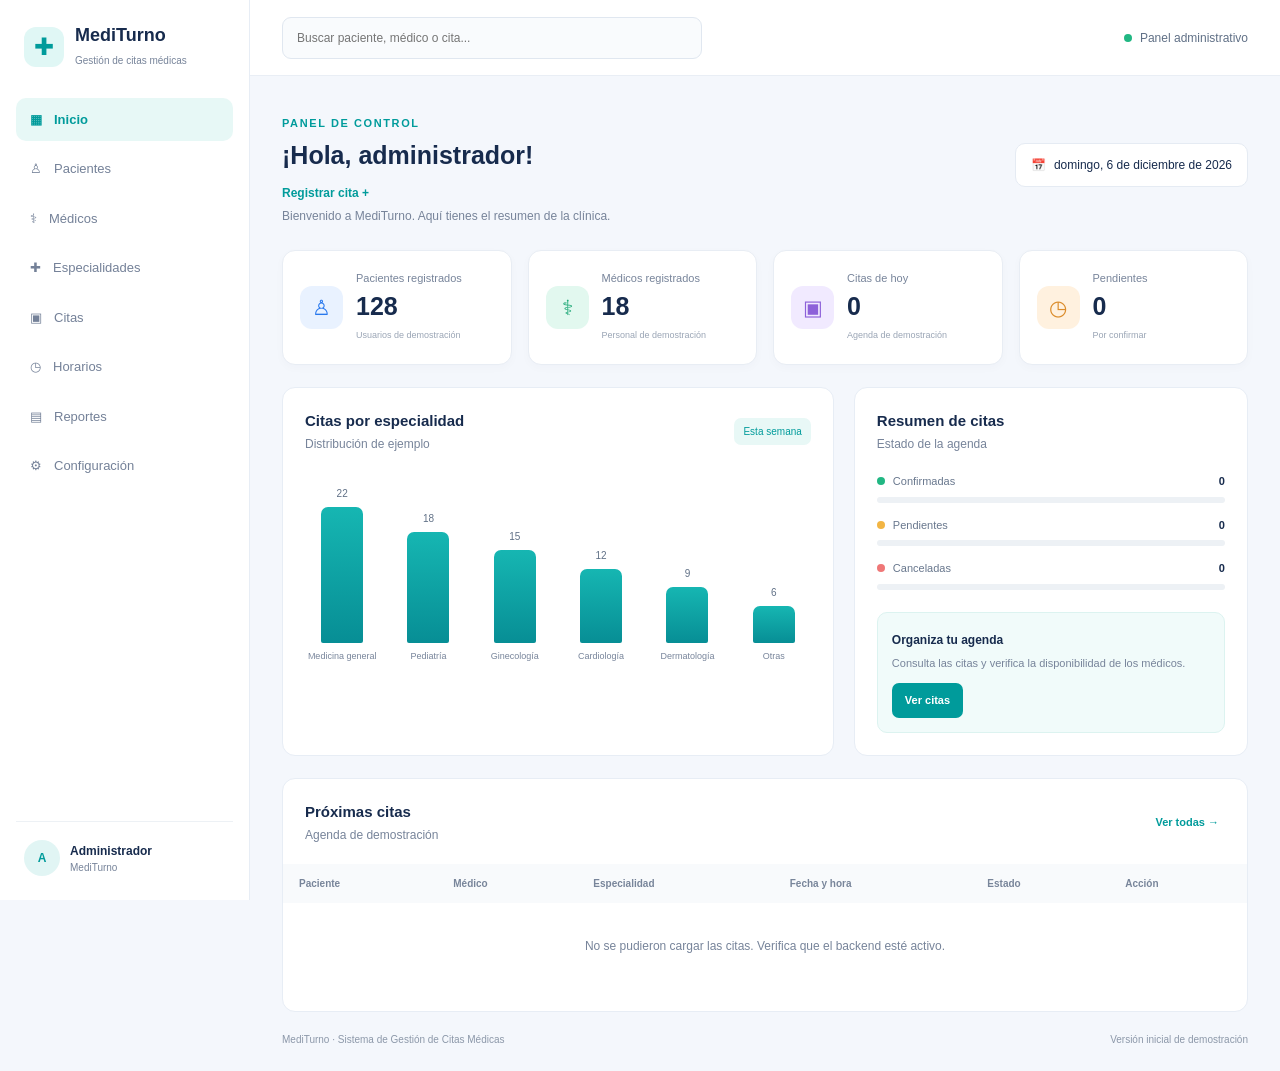
==== dashboard.html @ 541e4bdd "Primer commit" ====
<!DOCTYPE html>
<html lang="es">
<head>
    <meta charset="UTF-8">
    <meta name="viewport" content="width=device-width, initial-scale=1.0">
    <title>MediTurno | Dashboard</title>
    <link rel="stylesheet" href="styles.css">
</head>
<body>
    <aside class="sidebar">
        <div class="brand">
            <div class="brand-icon">✚</div>
            <div>
                <h2>MediTurno</h2>
                <small>Gestión de citas médicas</small>
            </div>
        </div>

        <nav class="menu">
            <button class="menu-item active" data-page="Inicio">▦ <span>Inicio</span></button>
            <button class="menu-item" data-page="Pacientes">♙ <span>Pacientes</span></button>
            <button class="menu-item" data-page="Médicos">⚕ <span>Médicos</span></button>
            <button class="menu-item" data-page="Especialidades">✚ <span>Especialidades</span></button>
            <button class="menu-item" data-page="Citas">▣ <span>Citas</span></button>
            <button class="menu-item" data-page="Horarios">◷ <span>Horarios</span></button>
            <button class="menu-item" data-page="Reportes">▤ <span>Reportes</span></button>
            <button class="menu-item" data-page="Configuración">⚙ <span>Configuración</span></button>
        </nav>

        <div class="sidebar-footer">
            <div class="avatar">A</div>
            <div>
                <strong>Administrador</strong>
                <small>MediTurno</small>
            </div>
        </div>
    </aside>

    <main class="main">
        <header class="topbar">
            <button id="menu-toggle" class="mobile-menu" aria-label="Abrir menú">☰</button>
            <input id="search" class="search"
                   type="search" placeholder="Buscar paciente, médico o cita...">
            <div class="admin-badge">
                <span class="status-dot"></span>
                Panel administrativo
            </div>
        </header>

        <section class="content">
            <div class="welcome">
                <div>
                    <p class="eyebrow">PANEL DE CONTROL</p>
                    <h1 id="page-title">¡Hola, administrador!</h1>
                    <a href="registrar-cita.html">Registrar cita +</a>
                    <p class="muted">Bienvenido a MediTurno. Aquí tienes el resumen de la clínica.</p>
                </div>
                <div class="date-box">
                    <span>📅</span>
                    <span id="current-date"></span>
                </div>
            </div>

            <div id="notice" class="notice" hidden></div>

            <section class="stats">
                <article class="stat-card blue">
                    <div class="stat-icon">♙</div>
                    <div>
                        <p>Pacientes registrados</p>
                        <h2 id="total-patients">128</h2>
                        <small>Usuarios de demostración</small>
                    </div>
                </article>

                <article class="stat-card green">
                    <div class="stat-icon">⚕</div>
                    <div>
                        <p>Médicos registrados</p>
                        <h2 id="total-doctors">18</h2>
                        <small>Personal de demostración</small>
                    </div>
                </article>

                <article class="stat-card purple">
                    <div class="stat-icon">▣</div>
                    <div>
                        <p>Citas de hoy</p>
                        <h2 id="total-appointments">24</h2>
                        <small>Agenda de demostración</small>
                    </div>
                </article>

                <article class="stat-card orange">
                    <div class="stat-icon">◷</div>
                    <div>
                        <p>Pendientes</p>
                        <h2 id="total-pending">5</h2>
                        <small>Por confirmar</small>
                    </div>
                </article>
            </section>

            <section class="dashboard-grid">
                <article class="panel chart-panel">
                    <div class="panel-heading">
                        <div>
                            <h3>Citas por especialidad</h3>
                            <p class="muted">Distribución de ejemplo</p>
                        </div>
                        <span class="tag">Esta semana</span>
                    </div>

                    <div id="chart" class="chart"></div>
                </article>

                <article class="panel">
                    <div class="panel-heading">
                        <div>
                            <h3>Resumen de citas</h3>
                            <p class="muted">Estado de la agenda</p>
                        </div>
                    </div>

                    <div class="summary-row">
                        <span class="summary-dot confirmed"></span>
                        <span>Confirmadas</span>
                        <strong id="confirmed-count">15</strong>
                    </div>
                    <div class="progress"><span style="width:62.5%"></span></div>

                    <div class="summary-row">
                        <span class="summary-dot pending"></span>
                        <span>Pendientes</span>
                        <strong id="pending-count">5</strong>
                    </div>
                    <div class="progress"><span class="yellow-bar" style="width:20.83%"></span></div>

                    <div class="summary-row">
                        <span class="summary-dot cancelled"></span>
                        <span>Canceladas</span>
                        <strong id="cancelled-count">4</strong>
                    </div>
                    <div class="progress"><span class="red-bar" style="width:16.67%"></span></div>

                    <div class="info-box">
                        <strong>Organiza tu agenda</strong>
                        <p>Consulta las citas y verifica la disponibilidad de los médicos.</p>
                        <button class="primary-button" data-page="Citas">Ver citas</button>
                    </div>
                </article>
            </section>

            <section class="panel appointments-panel">
                <div class="panel-heading">
                    <div>
                        <h3>Próximas citas</h3>
                        <p class="muted">Agenda de demostración</p>
                    </div>
                    <button class="text-button" data-page="Citas">Ver todas →</button>
                </div>

                <div class="table-wrap">
                    <table>
                        <thead>
                            <tr>
                                <th>Paciente</th>
                                <th>Médico</th>
                                <th>Especialidad</th>
                                <th>Fecha y hora</th>
                                <th>Estado</th>
                                <th>Acción</th>
                            </tr>
                        </thead>
                        <tbody id="appointments-body"></tbody>
                    </table>
                </div>
                <p id="empty-message" class="empty-message" hidden>No se encontraron citas.</p>
            </section>

            <footer>
                MediTurno · Sistema de Gestión de Citas Médicas
                <span>Versión inicial de demostración</span>
            </footer>
        </section>
    </main>

    <script src="app.js"></script>
</body>
</html>
---- styles.css ----
/* MediTurno - estilos compartidos. Paleta: turquesa, blanco y azul marino */
:root {
    --primary: #009b9b;
    --primary-dark: #087f83;
    --navy: #172b4d;
    --muted: #77849a;
    --border: #d9eeee;
    --bg: #f4f7fc;
    --white: #fff;
    --green: #21b783;
    --shadow: 0 12px 32px rgba(23, 43, 77, .08)
}

* {
    box-sizing: border-box
}

html {
    scroll-behavior: smooth
}

body {
    margin: 0;
    font-family: Inter, "Segoe UI", Arial, sans-serif;
    color: var(--navy);
    background: var(--bg);
    line-height: 1.5
}

a {
    color: inherit;
    text-decoration: none
}

button,
input,
select {
    font: inherit
}

button,
a {
    -webkit-tap-highlight-color: transparent
}

.button {
    display: inline-flex;
    align-items: center;
    justify-content: center;
    gap: 10px;
    border-radius: 10px;
    padding: 13px 20px;
    font-weight: 700;
    font-size: 14px;
    transition: .2s ease
}

.button-primary {
    background: var(--primary);
    color: #fff;
    box-shadow: 0 7px 18px rgba(0, 155, 155, .18)
}

.button-primary:hover {
    background: var(--primary-dark);
    transform: translateY(-1px)
}

.button-outline {
    border: 1px solid var(--primary);
    color: var(--primary);
    background: #fff
}

.button-light {
    background: #fff;
    border: 1px solid var(--border);
    color: var(--navy)
}

.button-white {
    background: #fff;
    color: var(--primary-dark)
}

.eyebrow {
    display: inline-block;
    color: var(--primary);
    font-size: 11px;
    font-weight: 800;
    letter-spacing: 1.6px;
    margin-bottom: 12px
}

/* Página pública */
.public-page {
    background: #fff
}


.public-header {
    position: sticky;
    top: 0;
    z-index: 1000;

    height: 82px;
    display: flex;
    align-items: center;
    justify-content: space-between;
    gap: 24px;
    padding: 0 clamp(22px, 6vw, 92px);

    border-bottom: 1px solid #edf3f5;
    background: #fff;
    box-shadow: 0 4px 15px rgba(23, 43, 77, 0.05);
}


.public-brand {
    display: inline-flex;
    align-items: center;
    gap: 10px;
    font-weight: 800;
    font-size: 22px;
    color: var(--navy);
    white-space: nowrap
}

.public-brand-icon {
    display: grid;
    place-items: center;
    width: 37px;
    height: 37px;
    border-radius: 11px;
    background: #e2f7f5;
    color: var(--primary);
    font-size: 23px
}

.public-nav {
    display: flex;
    align-items: center;
    gap: 30px;
    color: #68778d;
    font-size: 13px;
    font-weight: 600
}

.public-nav a:hover,
.public-nav a.active {
    color: var(--primary)
}

.hero {
    min-height: 500px;
    display: grid;
    grid-template-columns: 1.05fr .95fr;
    align-items: center;
    gap: 30px;
    padding: 66px clamp(22px, 8vw, 120px) 70px;
    background: linear-gradient(120deg, #f7fcfc 0%, #fff 65%)
}

.hero-copy {
    max-width: 610px
}

.hero h1 {
    font-size: clamp(36px, 4.2vw, 57px);
    line-height: 1.12;
    letter-spacing: -1.7px;
    margin: 0 0 22px;
    color: var(--navy)
}

.hero h1 span {
    color: var(--primary)
}

.hero-copy>p {
    max-width: 520px;
    color: #697991;
    font-size: 16px;
    line-height: 1.8;
    margin: 0 0 27px
}

.hero-actions {
    display: flex;
    gap: 12px;
    flex-wrap: wrap
}

.hero-note {
    display: flex;
    align-items: center;
    gap: 9px;
    margin-top: 25px;
    color: #6e7e91;
    font-size: 12px
}

.note-check {
    display: grid;
    place-items: center;
    width: 21px;
    height: 21px;
    border-radius: 50%;
    background: #dff7ed;
    color: #14966c;
    font-weight: 800
}

.hero-visual {
    min-height: 350px;
    position: relative;
    display: grid;
    place-items: center;
    overflow: hidden
}

.visual-orbit {
    position: absolute;
    border: 1px solid #d6efec;
    border-radius: 50%;
    width: 330px;
    height: 330px
}

.orbit-two {
    width: 420px;
    height: 420px;
    border-color: #edf7f6
}

.medical-card {
    position: relative;
    z-index: 1;
    width: 265px;
    height: 310px;
    border-radius: 26px;
    background: linear-gradient(155deg, #e6f9f7, #f5fcfc);
    border: 1px solid #d4efec;
    box-shadow: 0 20px 55px rgba(16, 130, 130, .13);
    padding: 20px;
    display: flex;
    flex-direction: column;
    justify-content: space-between
}

.medical-card-top {
    display: flex;
    align-items: center;
    gap: 8px;
    font-size: 11px;
    font-weight: 700;
    color: #55717c
}

.medical-symbol {
    display: grid;
    place-items: center;
    width: 30px;
    height: 30px;
    background: var(--primary);
    color: #fff;
    border-radius: 9px;
    font-size: 18px
}

.online-dot {
    margin-left: auto;
    width: 8px;
    height: 8px;
    background: #27bf8b;
    border-radius: 50%
}

.medical-cross {
    align-self: center;
    display: grid;
    place-items: center;
    width: 132px;
    height: 132px;
    border-radius: 38px;
    background: var(--primary);
    color: #fff;
    font-size: 83px;
    box-shadow: 0 12px 30px rgba(0, 155, 155, .22)
}

.medical-card-bottom {
    display: flex;
    flex-direction: column;
    gap: 4px
}

.medical-card-bottom strong {
    font-size: 15px
}

.medical-card-bottom span {
    font-size: 11px;
    color: #6c8290
}

.floating-chip {
    position: absolute;
    z-index: 2;
    display: flex;
    align-items: center;
    gap: 10px;
    background: #fff;
    border: 1px solid #e7f0f1;
    border-radius: 14px;
    padding: 12px 15px;
    box-shadow: var(--shadow)
}

.floating-chip>span {
    display: grid;
    place-items: center;
    width: 36px;
    height: 36px;
    border-radius: 10px;
    background: #e2f7f5;
    color: var(--primary);
    font-size: 20px
}

.floating-chip div {
    display: flex;
    flex-direction: column
}

.floating-chip strong {
    font-size: 11px
}

.floating-chip small {
    font-size: 10px;
    color: var(--muted)
}

.chip-calendar {
    top: 42px;
    left: 0
}

.chip-check {
    right: 0;
    bottom: 35px
}

.trust-strip {
    display: grid;
    grid-template-columns: repeat(3, 1fr);
    gap: 24px;
    padding: 26px clamp(22px, 8vw, 120px);
    border-top: 1px solid #eaf3f3;
    border-bottom: 1px solid #eaf3f3;
    background: #fff
}

.trust-strip>div {
    display: flex;
    align-items: center;
    gap: 13px
}

.trust-icon {
    display: grid;
    place-items: center;
    width: 42px;
    height: 42px;
    border-radius: 13px;
    background: #e5f8f6;
    color: var(--primary);
    font-size: 21px
}

.trust-strip strong,
.trust-strip small {
    display: block
}

.trust-strip strong {
    font-size: 13px
}

.trust-strip small {
    font-size: 11px;
    color: var(--muted);
    margin-top: 3px
}

.section {
    padding: 76px clamp(22px, 8vw, 120px)
}

.section-heading {
    text-align: center;
    max-width: 650px;
    margin: 0 auto 35px
}

.section-heading h2,
.booking-banner h2 {
    font-size: clamp(27px, 3vw, 36px);
    letter-spacing: -.7px;
    line-height: 1.2;
    margin: 0 0 13px
}

.section-heading p,
.booking-banner p {
    color: var(--muted);
    font-size: 14px;
    margin: 0
}

.specialty-grid {
    display: grid;
    grid-template-columns: repeat(4, 1fr);
    gap: 18px
}

.specialty-card {
    padding: 25px 22px;
    border: 1px solid #e5eeee;
    border-radius: 16px;
    background: #fff;
    transition: .2s
}

.specialty-card:hover {
    border-color: #9bdbd7;
    transform: translateY(-3px);
    box-shadow: var(--shadow)
}

.specialty-icon {
    display: grid;
    place-items: center;
    width: 48px;
    height: 48px;
    border-radius: 14px;
    background: #e2f7f5;
    color: var(--primary);
    font-size: 24px
}

.specialty-card h3 {
    font-size: 15px;
    margin: 18px 0 8px
}

.specialty-card p {
    font-size: 12px;
    line-height: 1.7;
    color: var(--muted);
    margin: 0
}

.section-cta {
    text-align: center;
    margin-top: 32px
}

.booking-banner {
    margin: 0 clamp(22px, 8vw, 120px) 70px;
    padding: 37px 42px;
    border-radius: 20px;
    background: linear-gradient(110deg, #087f83, #009b9b);
    display: flex;
    align-items: center;
    justify-content: space-between;
    gap: 25px;
    color: #fff
}

.booking-banner .eyebrow {
    color: #c5fffa
}

.booking-banner h2 {
    max-width: 580px;
    font-size: 29px
}

.booking-banner p {
    color: #d8f5f2;
    max-width: 600px
}

.public-footer {
    padding: 30px clamp(22px, 6vw, 92px);
    display: flex;
    align-items: center;
    gap: 22px;
    flex-wrap: wrap;
    border-top: 1px solid #eaf3f3;
    color: var(--muted);
    font-size: 11px
}

.footer-brand {
    font-size: 18px
}

.footer-brand .public-brand-icon {
    width: 31px;
    height: 31px;
    font-size: 18px
}

.public-footer p {
    margin: 0
}

.admin-link {
    margin-left: auto;
    color: var(--primary);
    font-weight: 700
}

.public-footer>small {
    width: 100%;
    border-top: 1px solid #eef3f4;
    padding-top: 15px
}

/* Formulario de reserva */
.registro-page {
    min-height: 100vh;
    background: #f7fbfb
}

.registro-header {
    height: 82px;
    background: #fff;
    border-bottom: 1px solid var(--border);
    display: flex;
    align-items: center;
    justify-content: space-between;
    padding: 0 clamp(20px, 6vw, 90px);
    gap: 20px
}

.registro-brand {
    display: flex;
    align-items: center;
    gap: 10px;
    font-size: 22px;
    font-weight: 800;
    color: var(--navy)
}

.registro-brand-icon {
    display: grid;
    place-items: center;
    width: 37px;
    height: 37px;
    background: #e2f7f5;
    border-radius: 11px;
    color: var(--primary);
    font-size: 23px
}

.registro-nav {
    display: flex;
    gap: 27px;
    align-items: center;
    font-size: 13px;
    color: #66758b;
    font-weight: 600
}

.registro-nav a:hover,
.registro-nav .nav-active {
    color: var(--primary)
}

.registro-container {
    max-width: 1080px;
    margin: 45px auto;
    padding: 0 22px 55px;
    display: grid;
    grid-template-columns: 1fr .75fr;
    gap: 35px;
    align-items: stretch
}

.registro-form-section {
    background: #fff;
    padding: clamp(25px, 4vw, 45px);
    border: 1px solid var(--border);
    border-radius: 20px;
    box-shadow: var(--shadow)
}

.registro-form-section h1 {
    font-size: 29px;
    line-height: 1.2;
    margin: 0 0 10px;
    color: var(--navy)
}

.registro-description {
    color: var(--muted);
    font-size: 14px;
    margin: 0 0 28px
}

.registro-form {
    display: flex;
    flex-direction: column;
    gap: 17px
}

.form-field {
    display: flex;
    flex-direction: column;
    gap: 7px
}

.form-field label {
    font-size: 12px;
    font-weight: 700;
    color: #354762
}

.form-field input,
.form-field select {
    width: 100%;
    padding: 13px 14px;
    border: 1px solid #d9e5e9;
    border-radius: 9px;
    background: #fff;
    color: var(--navy);
    outline: none;
    font-size: 13px;
    transition: .2s
}

.form-field input:focus,
.form-field select:focus {
    border-color: var(--primary);
    box-shadow: 0 0 0 3px rgba(0, 155, 155, .1)
}

.form-field input::placeholder {
    color: #a0aaba
}

.form-actions {
    display: flex;
    align-items: center;
    gap: 17px;
    flex-wrap: wrap;
    margin-top: 7px
}

.registro-button {
    border: 0;
    border-radius: 9px;
    background: var(--primary);
    color: #fff;
    padding: 13px 22px;
    font-size: 13px;
    font-weight: 700;
    cursor: pointer
}

.registro-button:hover {
    background: var(--primary-dark)
}

.registro-back {
    font-size: 12px;
    color: var(--primary);
    font-weight: 700
}

.registro-message {
    padding: 12px 14px;
    border-radius: 9px;
    background: #e8f8f2;
    color: #137957;
    font-size: 13px
}

.registro-message.error {
    background: #fff0ef;
    color: #b83b36
}

.registro-image-section {
    min-height: 480px;
    border-radius: 20px;
    background: linear-gradient(145deg, #e0f8f5, #f5fbfb);
    border: 1px solid #d7efec;
    display: grid;
    place-items: center;
    overflow: hidden;
    position: relative
}

.registro-image-section:before,
.registro-image-section:after {
    content: "";
    position: absolute;
    width: 320px;
    height: 320px;
    border: 1px solid #b9e7e2;
    border-radius: 50%
}

.registro-image-section:after {
    width: 240px;
    height: 240px
}

.registro-logo {
    z-index: 1;
    display: grid;
    place-items: center;
    width: 190px;
    height: 190px;
    border-radius: 48px;
    background: #fff;
    box-shadow: 0 18px 45px rgba(0, 130, 130, .13)
}

.registro-logo-image {
    max-width: 75%;
    max-height: 75%;
    object-fit: contain
}

.registro-image-section:has(img[src=""]) {
    display: none
}

/* Panel administrativo */
.sidebar {
    position: fixed;
    inset: 0 auto 0 0;
    width: 250px;
    background: #fff;
    border-right: 1px solid #e7edf5;
    display: flex;
    flex-direction: column;
    padding: 24px 16px;
    z-index: 10
}

.brand {
    display: flex;
    align-items: center;
    gap: 11px;
    padding: 0 8px 27px
}

.brand-icon {
    display: grid;
    place-items: center;
    width: 40px;
    height: 40px;
    border-radius: 12px;
    background: #e0f7f5;
    color: var(--primary);
    font-size: 24px
}

.brand h2 {
    font-size: 18px;
    margin: 0;
    line-height: 1.25
}

.brand small,
.sidebar-footer small {
    font-size: 10px;
    color: var(--muted)
}

.menu {
    display: flex;
    flex-direction: column;
    gap: 6px
}

.menu-item {
    border: 0;
    background: transparent;
    color: #748198;
    text-align: left;
    display: flex;
    align-items: center;
    gap: 12px;
    padding: 12px 14px;
    border-radius: 10px;
    font-size: 13px;
    cursor: pointer
}

.menu-item.active,
.menu-item:hover {
    background: #e7f8f6;
    color: var(--primary);
    font-weight: 700
}

.sidebar-footer {
    display: flex;
    align-items: center;
    gap: 10px;
    margin-top: auto;
    padding: 18px 8px 0;
    border-top: 1px solid #edf1f5;
    font-size: 12px
}

.sidebar-footer small {
    display: block
}

.avatar {
    display: grid;
    place-items: center;
    width: 36px;
    height: 36px;
    border-radius: 50%;
    background: #e1f5f4;
    color: var(--primary);
    font-weight: 800
}

.main {
    margin-left: 250px;
    min-height: 100vh
}

.topbar {
    height: 76px;
    background: #fff;
    border-bottom: 1px solid #e9eef5;
    display: flex;
    align-items: center;
    justify-content: space-between;
    padding: 0 32px;
    gap: 20px
}

.search {
    width: min(420px, 60%);
    border: 1px solid #e0e7f0;
    border-radius: 9px;
    padding: 11px 14px;
    background: #f9fbfd;
    outline: none;
    font-size: 12px
}

.search:focus {
    border-color: var(--primary)
}

.admin-badge {
    font-size: 12px;
    color: #607086;
    display: flex;
    align-items: center;
    gap: 8px
}

.status-dot {
    width: 8px;
    height: 8px;
    background: var(--green);
    border-radius: 50%
}

.mobile-menu {
    display: none;
    border: 0;
    background: none;
    font-size: 22px
}

.content {
    padding: 28px 32px 20px;
    max-width: 1600px;
    margin: auto
}

.welcome {
    display: flex;
    align-items: center;
    justify-content: space-between;
    gap: 20px;
    margin-bottom: 25px
}

.welcome h1 {
    font-size: 25px;
    margin: 0 0 5px
}

.welcome .eyebrow {
    margin-bottom: 5px
}

.welcome .muted {
    margin: 0
}

.welcome a {
    display: inline-block;
    color: var(--primary);
    font-size: 12px;
    font-weight: 700;
    margin: 5px 0
}

.muted {
    font-size: 12px;
    color: var(--muted)
}

.date-box {
    background: #fff;
    border: 1px solid #e5ebf3;
    border-radius: 10px;
    padding: 12px 15px;
    display: flex;
    gap: 8px;
    align-items: center;
    font-size: 12px;
    white-space: nowrap
}

.stats {
    display: grid;
    grid-template-columns: repeat(4, minmax(0, 1fr));
    gap: 16px;
    margin-bottom: 22px
}

.stat-card {
    display: flex;
    gap: 13px;
    align-items: center;
    background: #fff;
    border: 1px solid #e8edf4;
    border-radius: 13px;
    padding: 19px 17px;
    box-shadow: 0 3px 10px rgba(23, 43, 77, .025)
}

.stat-icon {
    width: 43px;
    height: 43px;
    display: grid;
    place-items: center;
    border-radius: 12px;
    font-size: 21px
}

.stat-card.blue .stat-icon {
    background: #e9f2ff;
    color: #2878ed
}

.stat-card.green .stat-icon {
    background: #e2f8ef;
    color: #21a978
}

.stat-card.purple .stat-icon {
    background: #f1eaff;
    color: #8d61d9
}

.stat-card.orange .stat-icon {
    background: #fff1df;
    color: #db8c2b
}

.stat-card p {
    font-size: 11px;
    color: var(--muted);
    margin: 0 0 4px
}

.stat-card h2 {
    font-size: 25px;
    margin: 0;
    line-height: 1.2
}

.stat-card small {
    font-size: 9px;
    color: #9aa5b5
}

.dashboard-grid {
    display: grid;
    grid-template-columns: 1.4fr 1fr;
    gap: 20px;
    margin-bottom: 22px
}

.panel {
    background: #fff;
    border: 1px solid #e7edf5;
    border-radius: 13px;
    padding: 22px;
    min-width: 0
}

.panel-heading {
    display: flex;
    align-items: center;
    justify-content: space-between;
    gap: 15px;
    margin-bottom: 20px
}

.panel-heading h3 {
    font-size: 15px;
    margin: 0 0 3px
}

.panel-heading .muted {
    margin: 0
}

.tag {
    background: #e8f8f6;
    color: var(--primary);
    font-size: 10px;
    padding: 6px 9px;
    border-radius: 7px
}

.chart {
    height: 190px;
    display: flex;
    align-items: flex-end;
    justify-content: space-around;
    gap: 12px;
    padding: 12px 0 0
}

.bar-group {
    height: 100%;
    flex: 1;
    display: flex;
    flex-direction: column;
    align-items: center;
    justify-content: flex-end;
    gap: 7px;
    min-width: 0
}

.bar {
    width: min(42px, 70%);
    min-height: 8px;
    background: linear-gradient(180deg, #16b6b2, #078e95);
    border-radius: 7px 7px 2px 2px;
    position: relative
}

.bar-value {
    position: absolute;
    top: -21px;
    left: 50%;
    transform: translateX(-50%);
    font-size: 10px;
    color: #607086
}

.bar-label {
    font-size: 9px;
    color: #77849a;
    text-align: center;
    overflow-wrap: anywhere
}

.summary-row {
    display: flex;
    align-items: center;
    gap: 8px;
    font-size: 11px;
    color: #68778d;
    margin: 14px 0 7px
}

.summary-row strong {
    margin-left: auto;
    color: var(--navy)
}

.summary-dot {
    width: 8px;
    height: 8px;
    border-radius: 50%
}

.confirmed {
    background: #21b783
}

.pending {
    background: #f2b544
}

.cancelled {
    background: #ef7777
}

.progress {
    height: 6px;
    border-radius: 9px;
    background: #edf1f5;
    overflow: hidden
}

.progress span {
    display: block;
    height: 100%;
    background: #21b783;
    border-radius: 9px
}

.progress .yellow-bar {
    background: #f2b544
}

.progress .red-bar {
    background: #ef7777
}

.info-box {
    background: #f1fbfa;
    border: 1px solid #dcf3f0;
    border-radius: 10px;
    padding: 14px;
    margin-top: 22px
}

.info-box strong {
    font-size: 12px
}

.info-box p {
    font-size: 11px;
    color: var(--muted);
    margin: 4px 0 12px
}

.primary-button {
    border: 0;
    background: var(--primary);
    color: #fff;
    border-radius: 7px;
    padding: 9px 13px;
    font-size: 11px;
    font-weight: 700;
    cursor: pointer
}

.appointments-panel {
    padding: 22px 0
}

.appointments-panel>.panel-heading {
    padding: 0 22px
}

.text-button {
    border: 0;
    background: none;
    color: var(--primary);
    font-size: 11px;
    font-weight: 700;
    cursor: pointer
}

.table-wrap {
    width: 100%;
    overflow-x: auto
}

table {
    width: 100%;
    border-collapse: collapse;
    white-space: nowrap
}

thead {
    background: #f8fafc
}

th {
    font-size: 10px;
    color: #78859a;
    text-align: left;
    font-weight: 700;
    padding: 12px 16px
}

td {
    font-size: 11px;
    padding: 14px 16px;
    border-bottom: 1px solid #edf1f5;
    color: #65738a
}

tbody tr:last-child td {
    border-bottom: 0
}

.patient-name {
    font-weight: 700;
    color: var(--navy)
}

.status {
    display: inline-block;
    border-radius: 20px;
    padding: 5px 9px;
    font-size: 9px;
    font-weight: 700
}

.status-confirmada {
    background: #e1f8ee;
    color: #168b61
}

.status-pendiente {
    background: #fff4dc;
    color: #b78018
}

.status-cancelada {
    background: #ffe8e8;
    color: #c94d4d
}

.action-button {
    border: 1px solid #f1d6d6;
    background: #fff;
    color: #c65a5a;
    border-radius: 6px;
    padding: 5px 8px;
    font-size: 10px;
    cursor: pointer
}

.action-button:disabled {
    color: #8994a4;
    background: #f6f7f9;
    border-color: #e7ebef;
    cursor: default
}

.empty-message {
    text-align: center;
    padding: 22px;
    color: var(--muted);
    font-size: 12px
}

.notice {
    background: #fff5df;
    border: 1px solid #f4e2b5;
    color: #8b681c;
    border-radius: 9px;
    padding: 12px 15px;
    margin-bottom: 18px;
    font-size: 12px
}

.content footer {
    display: flex;
    justify-content: space-between;
    gap: 15px;
    color: #8c98a9;
    font-size: 10px;
    padding: 20px 0 4px
}

@media(max-width:1050px) {
    .public-nav {
        gap: 16px
    }

    .hero {
        padding-left: 5vw;
        padding-right: 5vw
    }

    .specialty-grid {
        grid-template-columns: repeat(2, 1fr)
    }

    .stats {
        grid-template-columns: repeat(2, minmax(0, 1fr))
    }

    .registro-container {
        grid-template-columns: 1fr .7fr
    }

    .content {
        padding: 25px 20px
    }

    .topbar {
        padding: 0 20px
    }
}

@media(max-width:760px) {
    .public-header {
        height: auto;
        min-height: 72px;
        flex-wrap: wrap;
        padding-top: 15px;
        padding-bottom: 15px
    }

    .public-nav {
        order: 3;
        width: 100%;
        justify-content: space-between;
        gap: 10px;
        font-size: 12px
    }

    .header-action {
        font-size: 12px;
        padding: 10px 12px
    }

    .hero {
        grid-template-columns: 1fr;
        padding-top: 50px;
        padding-bottom: 40px
    }

    .hero-visual {
        min-height: 320px
    }

    .trust-strip {
        grid-template-columns: 1fr;
        gap: 18px
    }

    .section {
        padding-top: 55px;
        padding-bottom: 55px
    }

    .booking-banner {
        margin: 0 20px 45px;
        padding: 28px;
        align-items: flex-start;
        flex-direction: column
    }

    .public-footer {
        gap: 12px
    }

    .admin-link {
        margin-left: 0
    }

    .registro-header {
        height: auto;
        min-height: 75px;
        flex-wrap: wrap;
        padding-top: 14px;
        padding-bottom: 14px
    }

    .registro-nav {
        order: 3;
        width: 100%;
        justify-content: space-between;
        gap: 10px;
        font-size: 11px
    }

    .registro-container {
        grid-template-columns: 1fr;
        margin-top: 24px
    }

    .registro-image-section {
        min-height: 240px;
        grid-row: 1
    }

    .registro-form-section h1 {
        font-size: 25px
    }

    .sidebar {
        transform: translateX(-100%);
        transition: transform .2s ease;
        box-shadow: none
    }

    .sidebar.open {
        transform: translateX(0);
        box-shadow: 10px 0 30px rgba(23, 43, 77, .12)
    }

    .main {
        margin-left: 0
    }

    .mobile-menu {
        display: block
    }

    .topbar {
        justify-content: flex-start
    }

    .search {
        flex: 1;
        width: auto
    }

    .admin-badge {
        display: none
    }

    .welcome {
        align-items: flex-start;
        flex-direction: column
    }

    .date-box {
        white-space: normal
    }

    .dashboard-grid {
        grid-template-columns: 1fr
    }

    .stats {
        gap: 10px
    }

    .stat-card {
        padding: 13px 10px;
        gap: 9px
    }

    .stat-icon {
        width: 35px;
        height: 35px
    }

    .stat-card h2 {
        font-size: 21px
    }

    .stat-card p {
        font-size: 10px
    }

    .content footer {
        flex-direction: column
    }

    .appointments-panel {
        overflow: hidden
    }
}

@media(max-width:420px) {
    .specialty-grid {
        grid-template-columns: 1fr
    }

    .hero h1 {
        font-size: 36px
    }

    .hero-actions .button {
        width: 100%
    }

    .floating-chip {
        padding: 9px
    }

    .chip-calendar {
        left: -4px
    }

    .chip-check {
        right: -4px
    }

    .medical-card {
        width: 230px;
        height: 290px
    }

    .stats {
        grid-template-columns: 1fr 1fr
    }

    .stat-card {
        align-items: flex-start;
        flex-direction: column
    }

    .registro-form-section {
        padding: 22px 17px
    }

    .form-actions {
        align-items: stretch;
        flex-direction: column
    }

    .registro-button {
        width: 100%
    }
}

.imagen-inicio {
    width: 100%;
    max-width: 1100px;
    margin: 40px auto;
    padding: 0 20px;
    box-sizing: border-box;
}

.imagen-inicio img {
    display: block;
    width: 100%;
    height: auto;
    max-height: 600px;
    object-fit: contain;
    object-position: center;
    border-radius: 16px;
}


/* Tres tarjetas en una sola fila */
.specialty-grid-imagenes {
    display: grid;
    grid-template-columns: repeat(3, minmax(0, 1fr));
    gap: 25px;
    width: 100%;
    max-width: 1200px;
    margin: 0 auto;
    align-items: stretch;
}

/* Diseño de las tarjetas */
.specialty-card-imagen {
    display: flex;
    flex-direction: column;
    padding: 0;
    overflow: hidden;
    border: 1px solid #e3eeee;
    border-radius: 18px;
    background: #fff;
    box-shadow: 0 8px 25px rgba(23, 43, 77, 0.06);
    transition: transform 0.3s ease, box-shadow 0.3s ease;
}

.specialty-card-imagen:hover {
    transform: translateY(-6px);
    box-shadow: 0 15px 30px rgba(0, 130, 130, 0.13);
}

/* Imágenes del mismo tamaño */
.specialty-card-imagen .specialty-image {
    position: relative;
    width: 100%;
    height: 220px;
    overflow: hidden;
}

.specialty-card-imagen .specialty-image img {
    display: block;
    width: 100%;
    height: 100%;
    object-fit: cover;
    transition: transform 0.4s ease;
}

.specialty-card-imagen:hover .specialty-image img {
    transform: scale(1.05);
}

/* Texto */
.specialty-content {
    padding: 22px;
}

.specialty-content h3 {
    margin: 0 0 10px;
    color: #172b4d;
    font-size: 20px;
}

.specialty-content p {
    margin: 0;
    color: #77849a;
    font-size: 13px;
    line-height: 1.7;
}

/* Tabletas */
@media (max-width: 850px) {
    .specialty-grid-imagenes {
        grid-template-columns: repeat(2, minmax(0, 1fr));
    }
}

/* Celulares */
@media (max-width: 550px) {
    .specialty-grid-imagenes {
        grid-template-columns: 1fr;
    }
}

/* ==================================
   PÁGINA NOSOTROS
================================== */

.nosotros-section {
    background: linear-gradient(180deg, #f5fbfb 0%, #ffffff 100%);
    min-height: 70vh;
}

/* Distribución de las dos columnas */
.nosotros-grid {
    display: grid;
    grid-template-columns: repeat(2, minmax(0, 1fr));
    gap: 24px;
    max-width: 1200px;
    margin: 0 auto;
    align-items: start;
}

.nosotros-columna {
    display: flex;
    flex-direction: column;
    gap: 20px;
    min-width: 0;
}

/* Tarjetas generales */
.nosotros-card {
    padding: 28px;
    border: 1px solid #e3eeee;
    border-radius: 18px;
    background: var(--white);
    box-shadow: 0 8px 25px rgba(23, 43, 77, 0.05);
    transition: transform 0.25s ease,
                box-shadow 0.25s ease,
                border-color 0.25s ease;
}

.nosotros-card:hover {
    transform: translateY(-3px);
    border-color: #b8e5e1;
    box-shadow: var(--shadow);
}

/* Encabezados de cada tarjeta */
.nosotros-card-header {
    display: flex;
    align-items: center;
    gap: 13px;
    margin-bottom: 17px;
}

.nosotros-card-header h3 {
    margin: 0;
    color: var(--navy);
    font-size: 22px;
    font-weight: 800;
    letter-spacing: -0.4px;
}

/* Iconos */
.nosotros-icon {
    flex-shrink: 0;
    display: grid;
    place-items: center;
    width: 46px;
    height: 46px;
    border-radius: 14px;
    background: #e2f7f5;
    color: var(--primary);
    font-size: 25px;
}

/* Texto */
.nosotros-card > p {
    margin: 0;
    color: var(--muted);
    font-size: 14px;
    line-height: 1.85;
}

/* Tarjeta de presentación */
.nosotros-intro {
    background: linear-gradient(135deg, #ffffff 0%, #f0fbfa 100%);
    border-color: #d8efec;
}

/* Mantra destacado */
.mantra-card {
    background: linear-gradient(135deg, #e5f8f6 0%, #f7fcfc 100%);
    border-color: #ccece8;
}

.mantra-card .nosotros-card-header h3 {
    color: var(--primary-dark);
}

.nosotros-card > p.nosotros-frase {
    color: var(--navy);
    font-size: 20px;
    font-weight: 700;
    line-height: 1.55;
}


/* Imagen más alta en la sección Nosotros */
.nosotros-imagen-card {
    padding: 0;
    overflow: hidden;
    min-height: 480px;
}

.nosotros-imagen {
    display: block;
    width: 100%;
    height: 420px;
    object-fit: cover;
    object-position: center;
    border-radius: 16px;
    transition: transform 0.4s ease;
}

.nosotros-imagen-card:hover .nosotros-imagen {
    transform: scale(1.04);
}

/* En celulares */
@media (max-width: 600px) {
    .nosotros-imagen-card {
        min-height: 350px;
    }

    .nosotros-imagen {
        height: 350px;
    }
}
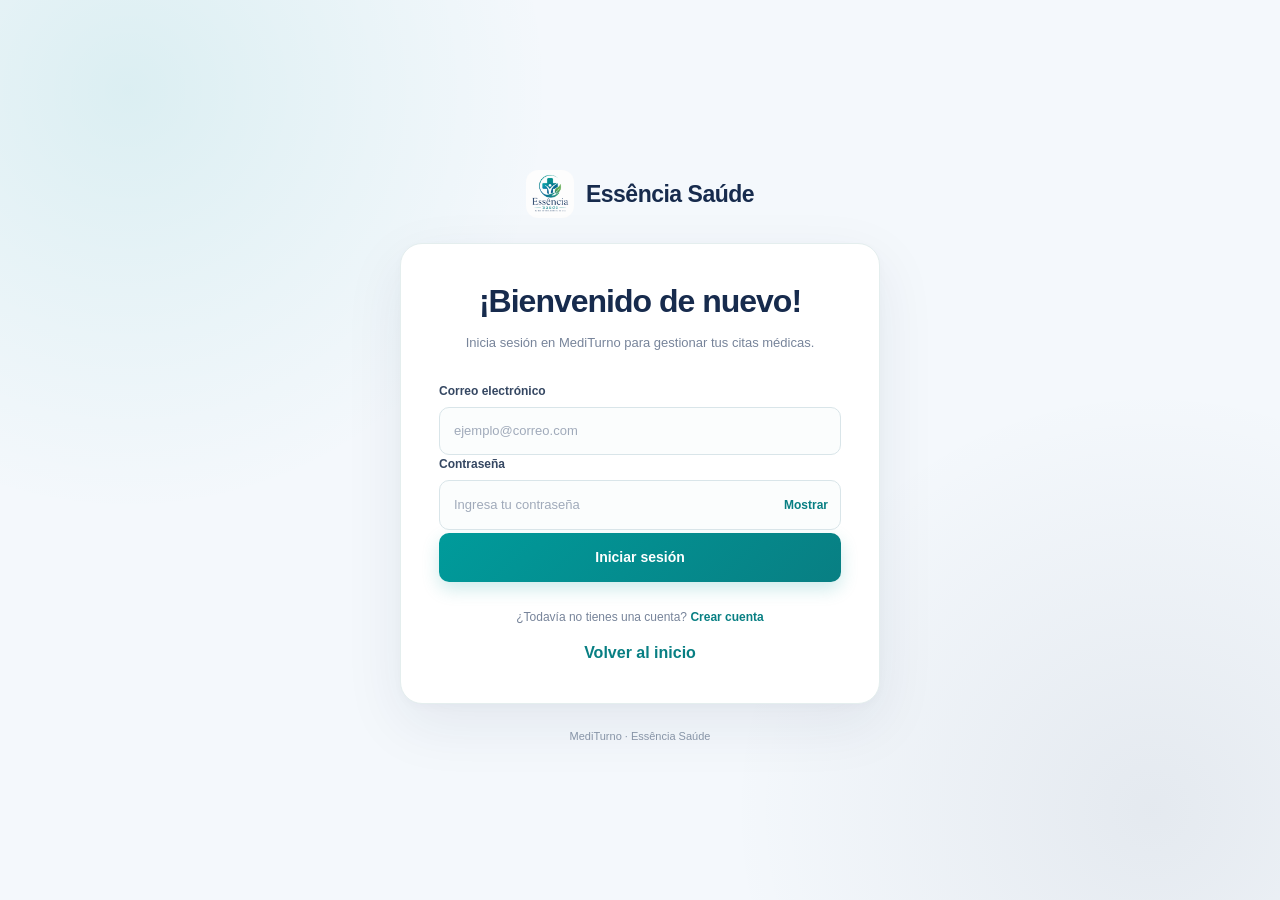
==== commit fc3b8eba: "Actualiza backend y frontend de MediTurno" ====
--- a/dashboard.html
+++ b/dashboard.html
@@ -53,7 +53,7 @@
                 <div>
                     <p class="eyebrow">PANEL DE CONTROL</p>
                     <h1 id="page-title">¡Hola, administrador!</h1>
-                    <a href="registrar-cita.html">Registrar cita +</a>
+                    <a href="registrar_cita.html">Registrar cita +</a>
                     <p class="muted">Bienvenido a MediTurno. Aquí tienes el resumen de la clínica.</p>
                 </div>
                 <div class="date-box">
@@ -69,7 +69,7 @@
                     <div class="stat-icon">♙</div>
                     <div>
                         <p>Pacientes registrados</p>
-                        <h2 id="total-patients">128</h2>
+                        <h2 id="total-patients">—</h2>
                         <small>Usuarios de demostración</small>
                     </div>
                 </article>
@@ -78,7 +78,7 @@
                     <div class="stat-icon">⚕</div>
                     <div>
                         <p>Médicos registrados</p>
-                        <h2 id="total-doctors">18</h2>
+                        <h2 id="total-doctors">—</h2>
                         <small>Personal de demostración</small>
                     </div>
                 </article>
@@ -87,7 +87,7 @@
                     <div class="stat-icon">▣</div>
                     <div>
                         <p>Citas de hoy</p>
-                        <h2 id="total-appointments">24</h2>
+                        <h2 id="total-appointments">—</h2>
                         <small>Agenda de demostración</small>
                     </div>
                 </article>
@@ -96,7 +96,7 @@
                     <div class="stat-icon">◷</div>
                     <div>
                         <p>Pendientes</p>
-                        <h2 id="total-pending">5</h2>
+                        <h2 id="total-pending">—</h2>
                         <small>Por confirmar</small>
                     </div>
                 </article>
@@ -187,5 +187,6 @@
     </main>
 
     <script src="app.js"></script>
+    <script src="proteger-dashboard.js"></script>
 </body>
 </html>
--- a/styles.css
+++ b/styles.css
@@ -1675,8 +1675,8 @@
     background: var(--white);
     box-shadow: 0 8px 25px rgba(23, 43, 77, 0.05);
     transition: transform 0.25s ease,
-                box-shadow 0.25s ease,
-                border-color 0.25s ease;
+        box-shadow 0.25s ease,
+        border-color 0.25s ease;
 }
 
 .nosotros-card:hover {
@@ -1715,7 +1715,7 @@
 }
 
 /* Texto */
-.nosotros-card > p {
+.nosotros-card>p {
     margin: 0;
     color: var(--muted);
     font-size: 14px;
@@ -1738,7 +1738,7 @@
     color: var(--primary-dark);
 }
 
-.nosotros-card > p.nosotros-frase {
+.nosotros-card>p.nosotros-frase {
     color: var(--navy);
     font-size: 20px;
     font-weight: 700;
@@ -1777,3 +1777,440 @@
         height: 350px;
     }
 }
+
+
+/* =========================================
+   MEDİTURNO - DISEÑO DE AUTENTICACIÓN
+   Registro e inicio de sesión
+========================================= */
+
+.auth-page {
+    min-height: 100vh;
+    display: flex;
+    flex-direction: column;
+    align-items: center;
+    justify-content: center;
+    padding: 35px 18px 20px;
+    background:
+        radial-gradient(circle at 10% 10%,
+            rgba(0, 155, 155, 0.10),
+            transparent 30%),
+        radial-gradient(circle at 90% 90%,
+            rgba(23, 43, 77, 0.07),
+            transparent 30%),
+        #f4f8fc;
+}
+
+/* Marca superior */
+
+.auth-brand {
+    display: inline-flex;
+    align-items: center;
+    justify-content: center;
+    gap: 12px;
+    margin-bottom: 25px;
+    color: #172b4d;
+    font-size: 23px;
+    font-weight: 800;
+    letter-spacing: -0.5px;
+    transition: transform 0.2s ease;
+}
+
+.auth-brand:hover {
+    transform: translateY(-2px);
+}
+
+.auth-brand img {
+    width: 48px;
+    height: 48px;
+    object-fit: contain;
+    border-radius: 12px;
+}
+
+/* Tarjeta del formulario */
+
+.form-card {
+    width: 100%;
+    max-width: 480px;
+    padding: 38px;
+    background: #ffffff;
+    border: 1px solid #e4eeee;
+    border-radius: 22px;
+    box-shadow:
+        0 20px 60px rgba(23, 43, 77, 0.08),
+        0 3px 10px rgba(23, 43, 77, 0.025);
+    animation: auth-appear 0.5s ease both;
+}
+
+@keyframes auth-appear {
+    from {
+        opacity: 0;
+        transform: translateY(15px);
+    }
+
+    to {
+        opacity: 1;
+        transform: translateY(0);
+    }
+}
+
+/* Encabezado */
+
+.form-header {
+    margin-bottom: 28px;
+    text-align: center;
+}
+
+.form-header h1 {
+    margin: 0 0 10px;
+    color: #172b4d;
+    font-size: clamp(27px, 5vw, 32px);
+    font-weight: 800;
+    letter-spacing: -1px;
+    line-height: 1.2;
+}
+
+.form-header p {
+    margin: 0;
+    color: #77849a;
+    font-size: 13px;
+    line-height: 1.8;
+}
+
+/* Campos */
+
+#form-registro {
+    display: flex;
+    flex-direction: column;
+    gap: 18px;
+}
+
+.form-group {
+    display: flex;
+    flex-direction: column;
+    gap: 7px;
+}
+
+.form-group>label {
+    color: #354762;
+    font-size: 12px;
+    font-weight: 700;
+}
+
+.form-group input:not([type="checkbox"]) {
+    width: 100%;
+    min-height: 48px;
+    padding: 12px 14px;
+    border: 1px solid #d9e5e9;
+    border-radius: 10px;
+    outline: none;
+    background: #fbfdfd;
+    color: #172b4d;
+    font-size: 13px;
+    transition:
+        border-color 0.2s ease,
+        box-shadow 0.2s ease,
+        background 0.2s ease;
+}
+
+.form-group input:not([type="checkbox"]):hover {
+    border-color: #a9d8d5;
+}
+
+.form-group input:not([type="checkbox"]):focus {
+    border-color: #009b9b;
+    background: #ffffff;
+    box-shadow: 0 0 0 4px rgba(0, 155, 155, 0.10);
+}
+
+.form-group input::placeholder {
+    color: #a0aaba;
+    opacity: 1;
+}
+
+.form-group input[type="checkbox"] {
+    width: 17px;
+    height: 17px;
+    flex-shrink: 0;
+    margin: 2px 7px 0 0;
+    accent-color: #009b9b;
+    cursor: pointer;
+}
+
+.form-group:has(input[type="checkbox"]) {
+    display: block;
+}
+
+.form-group:has(input[type="checkbox"]) label {
+    display: flex;
+    align-items: flex-start;
+    gap: 3px;
+    color: #68778d;
+    font-size: 12px;
+    font-weight: 400;
+    line-height: 1.7;
+    cursor: pointer;
+}
+
+.form-help {
+    color: #77849a;
+    font-size: 11px;
+    line-height: 1.5;
+}
+
+/* Botón principal */
+
+.btn-primary {
+    display: flex;
+    align-items: center;
+    justify-content: center;
+    width: 100%;
+    min-height: 49px;
+    margin-top: 3px;
+    padding: 13px 20px;
+    border: none;
+    border-radius: 10px;
+    background: linear-gradient(135deg, #009b9b, #087f83);
+    box-shadow: 0 7px 18px rgba(0, 155, 155, 0.20);
+    color: #ffffff;
+    font-size: 14px;
+    font-weight: 700;
+    cursor: pointer;
+    transition:
+        transform 0.2s ease,
+        box-shadow 0.2s ease,
+        filter 0.2s ease;
+}
+
+.btn-primary:hover {
+    transform: translateY(-2px);
+    box-shadow: 0 10px 23px rgba(0, 155, 155, 0.26);
+    filter: brightness(0.97);
+}
+
+.btn-primary:active {
+    transform: translateY(0);
+}
+
+.btn-primary:focus-visible,
+.auth-page a:focus-visible {
+    outline: 3px solid rgba(0, 155, 155, 0.35);
+    outline-offset: 4px;
+}
+
+.btn-primary:disabled {
+    opacity: 0.65;
+    cursor: not-allowed;
+    transform: none;
+}
+
+/* Mensajes de validación */
+
+.form-message {
+    display: none;
+    margin: 0;
+    padding: 12px 14px;
+    border-radius: 9px;
+    font-size: 12px;
+    line-height: 1.6;
+}
+
+.form-message:not(:empty) {
+    display: block;
+    background: #e8f8f2;
+    color: #137957;
+}
+
+.form-message.error {
+    background: #fff0ef;
+    color: #b83b36;
+    border: 1px solid #f8d9d6;
+}
+
+/* Enlaces inferiores */
+
+.text-center {
+    margin-top: 26px;
+    text-align: center;
+}
+
+.text-center p {
+    margin: 0 0 15px;
+    color: #77849a;
+    font-size: 12px;
+}
+
+.text-center a {
+    color: #087f83;
+    font-weight: 700;
+    transition: color 0.2s ease;
+}
+
+.text-center a:hover {
+    color: #005f62;
+    text-decoration: underline;
+    text-underline-offset: 3px;
+}
+
+.auth-footer {
+    margin-top: 24px;
+    color: #8b98aa;
+    font-size: 11px;
+    text-align: center;
+}
+
+/* Adaptación para celulares */
+
+@media (max-width: 520px) {
+    .auth-page {
+        justify-content: flex-start;
+        padding: 25px 14px 18px;
+    }
+
+    .auth-brand {
+        margin-bottom: 20px;
+        font-size: 20px;
+    }
+
+    .auth-brand img {
+        width: 42px;
+        height: 42px;
+    }
+
+    .form-card {
+        max-width: 100%;
+        padding: 26px 21px;
+        border-radius: 17px;
+    }
+
+    .form-header {
+        margin-bottom: 24px;
+    }
+
+    #form-registro {
+        gap: 16px;
+    }
+
+    .form-group input:not([type="checkbox"]) {
+        min-height: 47px;
+        font-size: 16px;
+    }
+
+    .auth-footer {
+        margin-top: 20px;
+    }
+}
+
+/* Accesibilidad: reducir animaciones */
+
+@media (prefers-reduced-motion: reduce) {
+
+    .auth-page *,
+    .auth-page *::before,
+    .auth-page *::after {
+        animation: none !important;
+        transition: none !important;
+        scroll-behavior: auto !important;
+    }
+}
+
+/* Selector de género en el formulario de autenticación */
+
+.auth-page .form-group select {
+    width: 100%;
+    min-height: 48px;
+    padding: 12px 14px;
+    border: 1px solid #d9e5e9;
+    border-radius: 10px;
+    outline: none;
+    background: #fbfdfd;
+    color: #172b4d;
+    font: inherit;
+    font-size: 13px;
+    transition: border-color 0.2s ease, box-shadow 0.2s ease;
+}
+
+.auth-page .form-group select:focus {
+    border-color: #009b9b;
+    background: #fff;
+    box-shadow: 0 0 0 4px rgba(0, 155, 155, 0.10);
+}
+
+/* Campo de contraseña con botón para mostrarla */
+
+.auth-page .password-wrapper {
+    display: flex;
+    align-items: center;
+    width: 100%;
+    border: 1px solid #d9e5e9;
+    border-radius: 10px;
+    background: #fbfdfd;
+    transition: border-color 0.2s ease, box-shadow 0.2s ease;
+}
+
+.auth-page .password-wrapper:focus-within {
+    border-color: #009b9b;
+    background: #ffffff;
+    box-shadow: 0 0 0 4px rgba(0, 155, 155, 0.10);
+}
+
+.auth-page .password-wrapper input {
+    flex: 1;
+    min-width: 0;
+    border: 0 !important;
+    outline: none;
+    background: transparent !important;
+    box-shadow: none !important;
+}
+
+.auth-page .password-toggle {
+    flex-shrink: 0;
+    padding: 8px 12px;
+    border: 0;
+    background: transparent;
+    color: #087f83;
+    font-size: 12px;
+    font-weight: 700;
+    cursor: pointer;
+}
+
+.auth-page .password-toggle:hover {
+    color: #005f62;
+}
+
+.auth-page .password-toggle:focus-visible {
+    outline: 2px solid #009b9b;
+    outline-offset: -3px;
+    border-radius: 6px;
+}
+
+/* Mejoras para los controles dinámicos del formulario de citas */
+.form-field textarea {
+    width: 100%;
+    min-height: 92px;
+    padding: 12px 14px;
+    border: 1px solid var(--border, #d9eeee);
+    border-radius: 10px;
+    font: inherit;
+    color: var(--text, #172b4d);
+    background: #fff;
+    resize: vertical;
+}
+.form-field textarea:focus {
+    outline: 2px solid rgba(0, 155, 155, .18);
+    border-color: var(--blue, #009b9b);
+}
+.registro-message.success {
+    color: #087443;
+    background: #e9f8f0;
+    border: 1px solid #b6e7cd;
+    padding: 10px 12px;
+    border-radius: 8px;
+}
+.registro-message.error {
+    color: #a12626;
+    background: #fff0f0;
+    border: 1px solid #f1c2c2;
+    padding: 10px 12px;
+    border-radius: 8px;
+}
